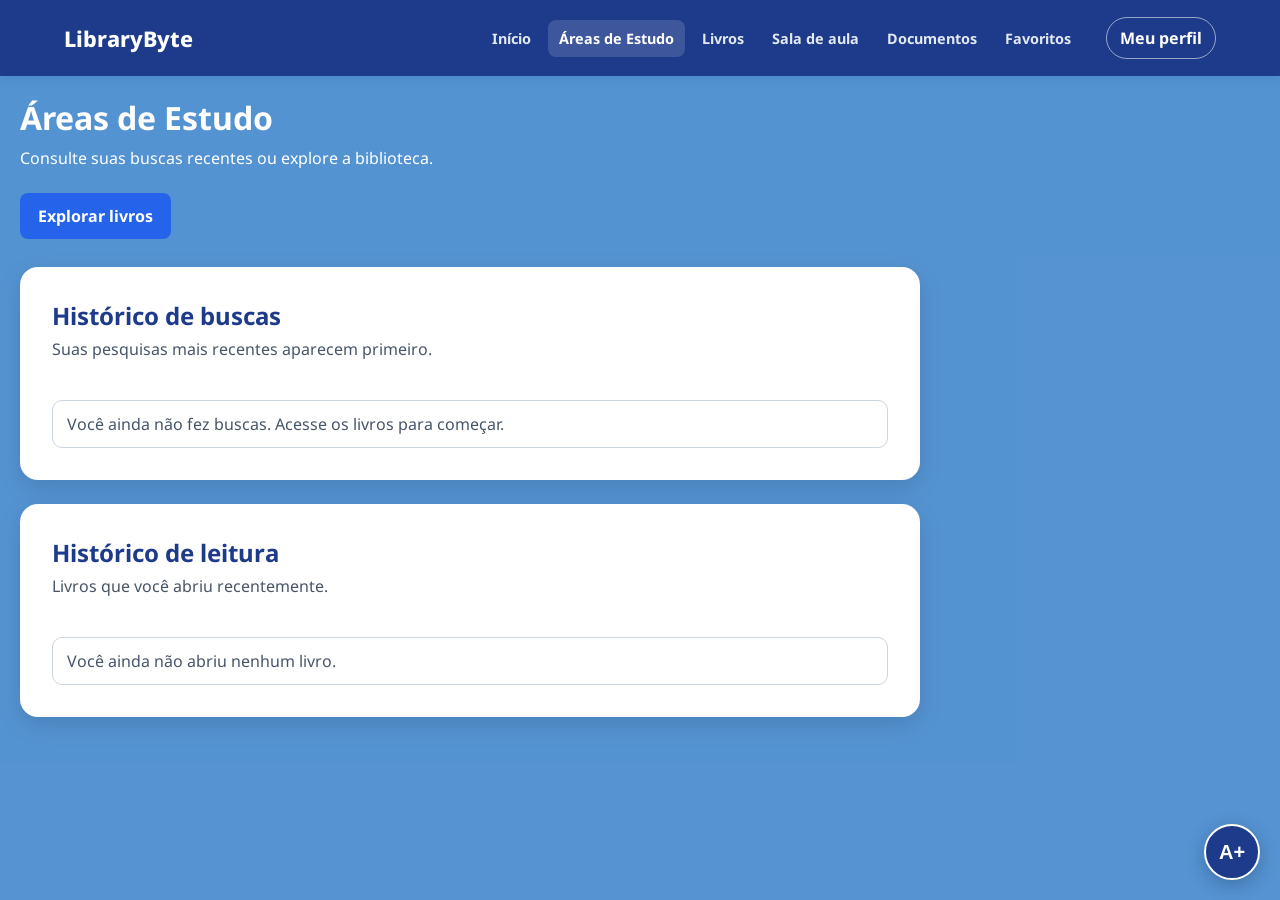
==== librarybyte/pages/area_estudo.html @ 08f89102 "Add files via upload" ====
<!DOCTYPE html>
<html lang="pt-BR">
<head>
  <meta charset="UTF-8" />
  <meta name="viewport" content="width=device-width, initial-scale=1.0" />
  <title>LibraryByte - Áreas de Estudo</title>

  <link rel="preconnect" href="https://fonts.googleapis.com" />
  <link rel="preconnect" href="https://fonts.gstatic.com" crossorigin />
  <link href="https://fonts.googleapis.com/css2?family=Noto+Sans:wght@300;400;700;800&display=swap" rel="stylesheet" />

  <link rel="stylesheet" href="../css/base.css" />
  <link rel="stylesheet" href="../css/dashboard.css" />
  <link rel="stylesheet" href="../css/area_estudo.css" />
</head>
<body>
  <header class="site-header">
    <a class="site-brand" href="dashboard.html">LibraryByte</a>
    <nav class="site-navigation" aria-label="Navegação principal">
      <a href="dashboard.html">Início</a>
      <a href="area_estudo.html" aria-current="page">Áreas de Estudo</a>
      <a href="area_livros.html">Livros</a>
      <a href="sala_aula.html">Sala de aula</a>
      <a href="dashboard.html">Documentos</a>
      <a href="favoritos.html">Favoritos</a>
    </nav>
  </header>

  <main class="content study-content">
      <header class="study-heading">
        <h1>Áreas de Estudo</h1>
        <p>Consulte suas buscas recentes ou explore a biblioteca.</p>
        <a class="welcome-link" href="area_livros.html">Explorar livros</a>
      </header>

      <section class="study-history" aria-labelledby="history-title">
        <div class="history-heading">
          <div>
            <h2 id="history-title">Histórico de buscas</h2>
            <p>Suas pesquisas mais recentes aparecem primeiro.</p>
          </div>
          <button id="limpar-historico" class="history-clear" type="button" hidden>
            Limpar histórico
          </button>
        </div>
        <ul id="historico-lista" class="history-list" aria-live="polite"></ul>
      </section>

      <section class="study-history reading-history" aria-labelledby="reading-history-title">
        <div class="history-heading">
          <div>
            <h2 id="reading-history-title">Histórico de leitura</h2>
            <p>Livros que você abriu recentemente.</p>
          </div>
          <button id="limpar-historico-leitura" class="history-clear" type="button" hidden>
            Limpar histórico
          </button>
        </div>
        <ul id="historico-leitura-lista" class="history-list" aria-live="polite"></ul>
      </section>
  </main>

  <div id="acesso">
    <button id="abrir" type="button" aria-expanded="false" aria-controls="painel"
      aria-label="Abrir painel de acessibilidade">A+</button>

    <section id="painel" role="dialog" aria-labelledby="titulo" hidden>
      <h2 id="titulo">Acessibilidade</h2>
      <div role="group" aria-label="Tamanho do texto">
        <span>Tamanho do texto</span>
        <button type="button" data-acao="fonte-menos" aria-label="Diminuir texto">A−</button>
        <button type="button" data-acao="fonte-mais" aria-label="Aumentar texto">A+</button>
      </div>
      <div role="group" aria-label="Opções visuais">
        <button type="button" data-toggle="alto-contraste" aria-pressed="false">Alto contraste</button>
        <button type="button" data-toggle="escala-cinza" aria-pressed="false">Tons de cinza</button>
        <button type="button" data-toggle="fonte-legivel" aria-pressed="false">Fonte legível</button>
        <button type="button" data-toggle="destacar-links" aria-pressed="false">Destacar links</button>
        <button type="button" data-toggle="espacamento" aria-pressed="false">Mais espaçamento</button>
        <button type="button" data-acao="daltonismo" aria-pressed="false">Modo daltônico: desligado</button>
      </div>
      <button type="button" class="a11y-reset" data-acao="reset" aria-live="polite">Restaurar padrão</button>
    </section>

    <svg aria-hidden="true" focusable="false">
      <defs>
        <filter id="filtro-protanopia">
          <feColorMatrix type="matrix" values="0.567 0.433 0 0 0 0.558 0.442 0 0 0 0 0.242 0.758 0 0 0 0 0 1 0"/>
        </filter>
        <filter id="filtro-deuteranopia">
          <feColorMatrix type="matrix" values="0.625 0.375 0 0 0 0.7 0.3 0 0 0 0 0.3 0.7 0 0 0 0 0 1 0"/>
        </filter>
        <filter id="filtro-tritanopia">
          <feColorMatrix type="matrix" values="0.95 0.05 0 0 0 0 0.433 0.567 0 0 0 0.475 0.525 0 0 0 0 0 1 0"/>
        </filter>
      </defs>
    </svg>
  </div>

  <script src="../js/api.js"></script>
  <script src="../js/auth.js"></script>
  <script src="../js/site-navigation.js"></script>
  <script src="../js/livros-data.js"></script>
  <script src="../js/area_estudo-page.js"></script>
  <script src="../js/acessibilidade.js"></script>
</body>
</html>
---- librarybyte/css/base.css ----
:root {
  /* cores */
  --azul-escuro: #1e3a8a;
  --azul: #2563eb;
  --azul-hover: #1e40af;
  --azul-claro: #4691e8;
  --fundo-conteudo: #1d70c3c0;
  --branco: #ffffff;
  --cinza-borda: #cbd5e1;
  --cinza-texto: #94a3b8;


  --fonte: 'Noto Sans', Arial, sans-serif;
}

*,
*::before,
*::after {
  box-sizing: border-box;
}

body {
  margin: 0;
  font-family: var(--fonte);
}

#acesso {
  position: fixed;
  z-index: 10;
  right: 20px;
  bottom: 20px;
}

#abrir {
  width: 56px;
  height: 56px;
  border: 2px solid var(--branco);
  border-radius: 50%;
  background: var(--azul-escuro);
  color: var(--branco);
  cursor: pointer;
  font-size: 20px;
  font-weight: 700;
  box-shadow: 0 5px 18px rgb(3 25 38 / 25%);
}

#painel:not([hidden]) {
  position: absolute;
  right: 0;
  bottom: calc(100% + 12px);
  width: min(90vw, 360px);
  max-height: min(70vh, 520px);
  overflow-y: auto;
  padding: 20px;
  border: 1px solid var(--azul);
  border-radius: 16px;
  background: var(--branco);
  box-shadow: 0 12px 36px rgb(3 25 38 / 20%);
}

#painel[hidden] {
  display: none;
}

#painel h2 {
  margin: 0 0 16px;
}

#painel [role="group"] {
  display: flex;
  flex-wrap: wrap;
  gap: 8px;
  margin-bottom: 12px;
}

#painel [role="group"] span {
  flex-basis: 100%;
  font-weight: 700;
}

#painel button {
  padding: 7px 10px;
  border: 1px solid var(--azul-escuro);
  border-radius: 8px;
  background: var(--branco);
  color: var(--azul-escuro);
  cursor: pointer;
  font: inherit;
}

#abrir:focus-visible,
#painel button:focus-visible {
  outline: 3px solid var(--azul-claro);
  outline-offset: 3px;
}

#painel button:hover {
  background: var(--azul-claro);
}

#painel .a11y-reset {
  margin-top: 4px;
  background: var(--azul-escuro);
  color: var(--branco);
}

#acesso svg {
  position: absolute;
  width: 0;
  height: 0;
  overflow: hidden;
  pointer-events: none;
}

html.alto-contraste body,
html.alto-contraste header,
html.alto-contraste footer,
html.alto-contraste .conceito,
html.alto-contraste .principio,
html.alto-contraste .estatistica,
html.alto-contraste .container,
html.alto-contraste .sidebar,
html.alto-contraste .content,
html.alto-contraste .book-card,
html.alto-contraste .livro-detalhe,
html.alto-contraste .card-login,
html.alto-contraste #painel,
html.alto-contraste button,
html.alto-contraste input,
html.alto-contraste select {
  background: #000;
  color: #fff;
  border: 1px solid #fff;
}

html.alto-contraste a,
html.alto-contraste .estatistica strong,
html.alto-contraste .principio h3,
html.alto-contraste .destaque-chamada {
  color: #ffff00;
}

html.escala-cinza {
  filter: grayscale(100%);
}

html.fonte-legivel body,
html.fonte-legivel button {
  font-family: Verdana, Arial, sans-serif;
  letter-spacing: 0.03em;
}

html.destacar-links a {
  text-decoration: underline;
  text-decoration-thickness: 3px;
  background: #ffff99;
  color: #000;
}

html.espacamento body {
  line-height: 1.9;
  letter-spacing: 0.05em;
  word-spacing: 0.15em;
}

html.dalt-protanopia {
  filter: url(#filtro-protanopia);
}

html.dalt-deuteranopia {
  filter: url(#filtro-deuteranopia);
}

html.dalt-tritanopia {
  filter: url(#filtro-tritanopia);
}
---- librarybyte/css/dashboard.css ----
.site-header {
  display: flex;
  min-height: 76px;
  align-items: center;
  justify-content: flex-start;
  gap: 24px;
  padding: 14px clamp(20px, 5vw, 64px);
  background: var(--azul-escuro);
  color: var(--branco);
  box-shadow: 0 3px 12px rgb(15 23 42 / 18%);
}

.site-brand {
  flex: 0 0 auto;
  color: var(--branco);
  font-size: 1.35rem;
  font-weight: 800;
  text-decoration: none;
}

.site-navigation {
  display: flex;
  flex: 1 1 auto;
  align-items: center;
  justify-content: flex-end;
  gap: 6px;
  flex-wrap: wrap;
}

.site-navigation a {
  padding: 9px 11px;
  border-radius: 8px;
  color: #e2e8f0;
  font-size: 0.9rem;
  font-weight: 700;
  text-decoration: none;
  transition: background 0.2s ease, color 0.2s ease;
}

.site-navigation a:hover,
.site-navigation a[aria-current="page"] {
  background: rgb(255 255 255 / 14%);
  color: var(--branco);
}

.site-navigation a:focus-visible,
.site-brand:focus-visible {
  outline: 3px solid #93c5fd;
  outline-offset: 3px;
}

.profile-menu {
  position: relative;
  flex: 0 0 auto;
}

.profile-button {
  max-width: 220px;
  padding: 9px 13px;
  overflow: hidden;
  border: 1px solid rgb(255 255 255 / 55%);
  border-radius: 999px;
  background: transparent;
  color: var(--branco);
  font: inherit;
  font-weight: 700;
  text-overflow: ellipsis;
  white-space: nowrap;
  cursor: pointer;
}

.profile-button:hover,
.profile-button[aria-expanded="true"] {
  background: rgb(255 255 255 / 14%);
}

.profile-button:focus-visible,
.profile-panel a:focus-visible {
  outline: 3px solid #93c5fd;
  outline-offset: 3px;
}

.profile-panel {
  position: absolute;
  z-index: 20;
  top: calc(100% + 10px);
  right: 0;
  width: min(250px, 85vw);
  padding: 16px;
  border-radius: 12px;
  background: var(--branco);
  color: #172554;
  box-shadow: 0 8px 24px rgb(0 0 0 / 20%);
}

.profile-panel[hidden] {
  display: none;
}

.profile-panel p {
  margin: 0 0 6px;
  overflow-wrap: anywhere;
}

.profile-identity {
  color: var(--azul-escuro);
  font-weight: 800;
}

.profile-role {
  margin-bottom: 14px !important;
  color: #475569;
  font-size: 0.9rem;
}

.profile-panel a {
  display: block;
  padding-top: 10px;
  border-top: 1px solid var(--cinza-borda);
  color: var(--azul-escuro);
  font-weight: 700;
  text-decoration: none;
}

.content {
  min-height: calc(100vh - 76px);
  padding: 20px;
  background: var(--fundo-conteudo);
  overflow-y: auto;
}

@media (max-width: 760px) {
  .site-header {
    align-items: flex-start;
    flex-direction: column;
    gap: 10px;
  }

  .site-navigation {
    flex: 0 0 auto;
    justify-content: flex-start;
    margin: 0 -8px;
  }

  .profile-menu {
    align-self: flex-end;
  }

  .content {
    min-height: calc(100vh - 120px);
  }
}

.welcome-card {
  max-width: 760px;
  margin: 8vh auto;
  padding: clamp(24px, 5vw, 48px);
  border-radius: 20px;
  background: var(--branco);
  box-shadow: 0 8px 24px rgba(0, 0, 0, 0.12);
}

.welcome-card h1 {
  margin-top: 0;
  color: var(--azul-escuro);
}

.welcome-card p {
  line-height: 1.7;
}

.welcome-link {
  display: inline-block;
  margin-top: 12px;
  padding: 12px 18px;
  border-radius: 8px;
  background: var(--azul);
  color: var(--branco);
  font-weight: 700;
  text-decoration: none;
}

.welcome-link:hover {
  background: var(--azul-escuro);
}

.topbar {
  position: relative;
}

.topbar input {
  width: 100%;
  padding: 12px;
  border-radius: 8px;
  border: 1px solid #212028;
}

.suggestions {
  position: absolute;
  top: 100%;
  left: 0;
  right: 0;
  z-index: 10;
  background: var(--branco);
  border-radius: 0 0 8px 8px;
  box-shadow: 0 5px 15px rgba(0, 0, 0, 0.15);
}

.suggestions p {
  margin: 0;
  padding: 10px 12px;
  cursor: pointer;
}

.suggestions p:hover {
  background: #e2e8f0;
}

.filters {
  margin: 20px 0;
  display: flex;
  gap: 10px;
  flex-wrap: wrap;
}

.filters select,
.filters input {
  padding: 10px;
  border-radius: 8px;
  border: 1px solid #0a0922;
}

.resultado-livros {
  margin: 0 0 12px;
  color: var(--azul-escuro);
  font-weight: 700;
}

.books {
  display: grid;
  grid-template-columns: repeat(auto-fill, minmax(200px, 1fr));
  gap: 20px;
}

.book-card {
  background: var(--azul-hover);
  color: var(--branco);
  padding: 15px;
  border-radius: 20px;
  box-shadow: 0 5px 15px rgba(0, 0, 0, 0.1);
}

.book-card h3 {
  margin: 0 0 10px;
}

.book-card .book-category {
  display: inline-block;
  margin: 0 0 10px;
  padding: 4px 8px;
  border-radius: 999px;
  background: var(--branco);
  color: var(--azul-escuro);
  font-size: 0.8rem;
  font-weight: 700;
}

.book-card p {
  overflow-wrap: anywhere;
}

.book-card .book-summary {
  display: -webkit-box;
  overflow: hidden;
  -webkit-box-orient: vertical;
  line-clamp: 3;
  -webkit-line-clamp: 3;
}

.book-card button {
  background: var(--azul);
  color: var(--branco);
  border: none;
  padding: 8px;
  border-radius: 6px;
  cursor: pointer;
}

.book-card button:hover {
  background: var(--azul-escuro);
}

.sem-livros {
  grid-column: 1 / -1;
  color: var(--azul-escuro);
  font-weight: 700;
}

/* histórico */
.historico {
  margin-top: 30px;
}
---- librarybyte/css/area_estudo.css ----
.study-content {
  min-width: 0;
}

.study-heading {
  margin-bottom: 28px;
  color: var(--branco);
}

.study-heading h1 {
  margin: 0 0 8px;
}

.study-heading p {
  margin: 0 0 12px;
}

.study-history {
  max-width: 900px;
  padding: clamp(20px, 4vw, 32px);
  border-radius: 18px;
  background: var(--branco);
  box-shadow: 0 8px 24px rgba(0, 0, 0, 0.12);
}

.reading-history {
  margin-top: 24px;
}

.history-heading {
  display: flex;
  align-items: flex-start;
  justify-content: space-between;
  gap: 16px;
}

.history-heading h2 {
  margin: 0 0 6px;
  color: var(--azul-escuro);
}

.history-heading p {
  margin: 0;
  color: #475569;
}

.history-list {
  display: grid;
  gap: 10px;
  margin: 20px 0 0;
  padding: 0;
  list-style: none;
}

.history-list li {
  display: flex;
  align-items: center;
  justify-content: space-between;
  gap: 16px;
  padding: 12px 14px;
  border: 1px solid var(--cinza-borda);
  border-radius: 10px;
}

.history-search {
  color: var(--azul-escuro);
  font-weight: 700;
  overflow-wrap: anywhere;
}

.history-book {
  display: grid;
  gap: 4px;
  min-width: 0;
}

.history-date {
  color: #475569;
  font-size: 0.9rem;
}

.history-open,
.history-clear {
  flex: 0 0 auto;
  padding: 8px 12px;
  border: 0;
  border-radius: 8px;
  background: var(--azul);
  color: var(--branco);
  font: inherit;
  font-weight: 700;
  text-decoration: none;
  cursor: pointer;
}

.history-open:hover,
.history-clear:hover {
  background: var(--azul-escuro);
}

.history-empty {
  margin: 20px 0 0;
  color: #475569;
}

@media (max-width: 700px) {
  .container {
    height: auto;
    min-height: 100vh;
    flex-direction: column;
  }

  .sidebar {
    width: 100%;
  }

  .sidebar h2 {
    margin: 0 0 12px;
  }

  .sidebar ul {
    display: flex;
    flex-wrap: wrap;
    gap: 8px 16px;
    margin: 0;
  }

  .sidebar li {
    margin: 4px 0;
  }

  .study-content {
    overflow: visible;
  }
}

@media (max-width: 480px) {
  .history-heading,
  .history-list li {
    align-items: stretch;
    flex-direction: column;
  }
}
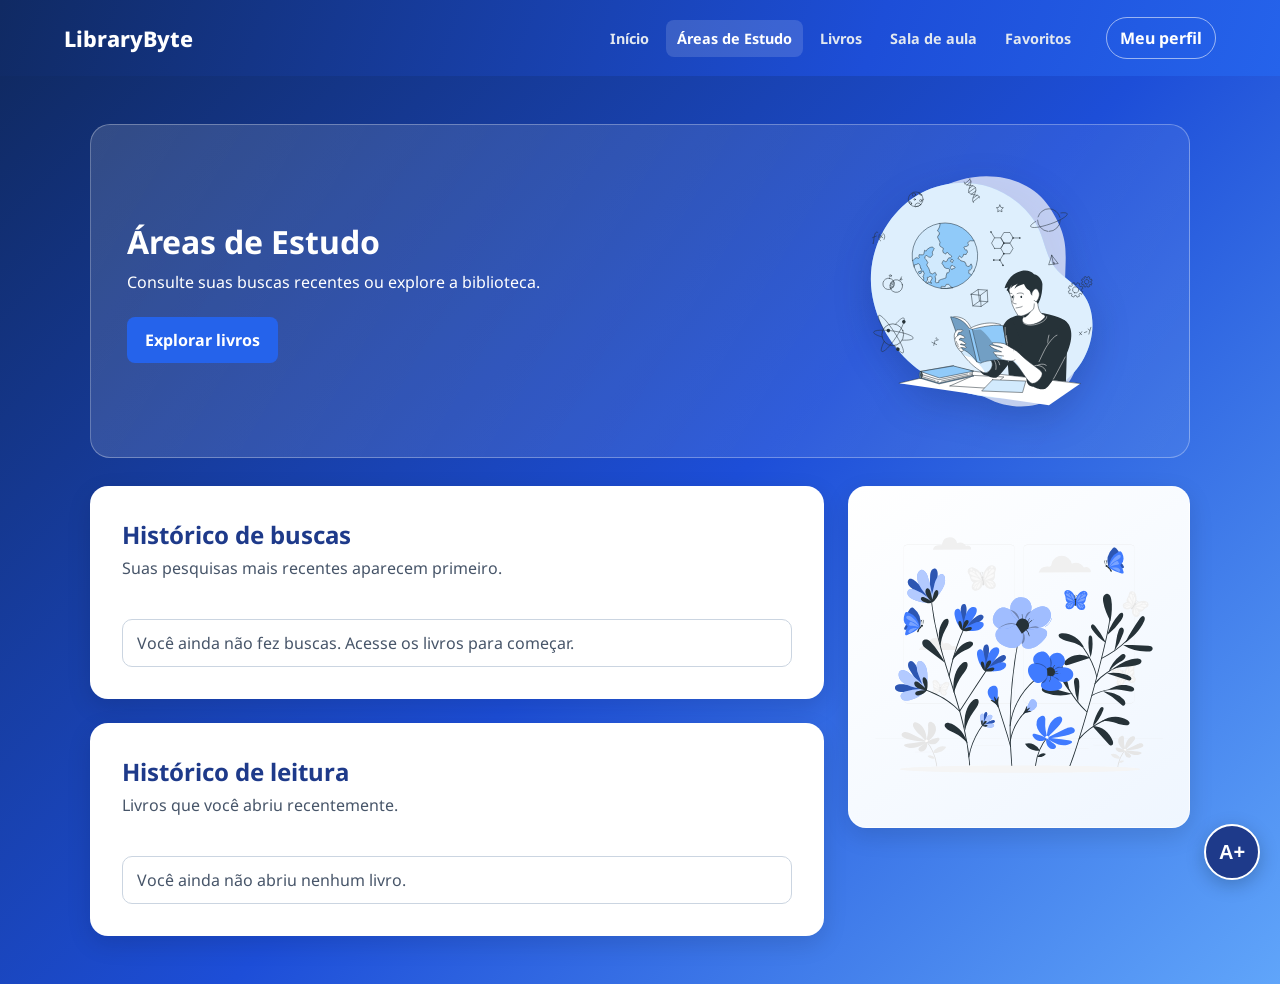
==== commit 44dfe1fc: "Add files via upload" ====
--- a/librarybyte/pages/area_estudo.html
+++ b/librarybyte/pages/area_estudo.html
@@ -21,43 +21,54 @@
       <a href="area_estudo.html" aria-current="page">Áreas de Estudo</a>
       <a href="area_livros.html">Livros</a>
       <a href="sala_aula.html">Sala de aula</a>
-      <a href="dashboard.html">Documentos</a>
       <a href="favoritos.html">Favoritos</a>
     </nav>
   </header>
 
   <main class="content study-content">
       <header class="study-heading">
-        <h1>Áreas de Estudo</h1>
-        <p>Consulte suas buscas recentes ou explore a biblioteca.</p>
-        <a class="welcome-link" href="area_livros.html">Explorar livros</a>
+        <div class="study-heading-copy">
+          <h1>Áreas de Estudo</h1>
+          <p>Consulte suas buscas recentes ou explore a biblioteca.</p>
+          <a class="welcome-link" href="area_livros.html">Explorar livros</a>
+        </div>
+        <img class="study-illustration" src="../assets/img/livro3.svg"
+          alt="Ilustração de uma pessoa lendo em uma biblioteca" />
       </header>
 
-      <section class="study-history" aria-labelledby="history-title">
-        <div class="history-heading">
-          <div>
-            <h2 id="history-title">Histórico de buscas</h2>
-            <p>Suas pesquisas mais recentes aparecem primeiro.</p>
-          </div>
-          <button id="limpar-historico" class="history-clear" type="button" hidden>
-            Limpar histórico
-          </button>
+      <div class="study-history-layout">
+        <div class="study-history-stack">
+          <section class="study-history" aria-labelledby="history-title">
+            <div class="history-heading">
+              <div>
+                <h2 id="history-title">Histórico de buscas</h2>
+                <p>Suas pesquisas mais recentes aparecem primeiro.</p>
+              </div>
+              <button id="limpar-historico" class="history-clear" type="button" hidden>
+                Limpar histórico
+              </button>
+            </div>
+            <ul id="historico-lista" class="history-list" aria-live="polite"></ul>
+          </section>
+
+          <section class="study-history reading-history" aria-labelledby="reading-history-title">
+            <div class="history-heading">
+              <div>
+                <h2 id="reading-history-title">Histórico de leitura</h2>
+                <p>Livros que você abriu recentemente.</p>
+              </div>
+              <button id="limpar-historico-leitura" class="history-clear" type="button" hidden>
+                Limpar histórico
+              </button>
+            </div>
+            <ul id="historico-leitura-lista" class="history-list" aria-live="polite"></ul>
+          </section>
         </div>
-        <ul id="historico-lista" class="history-list" aria-live="polite"></ul>
-      </section>
 
-      <section class="study-history reading-history" aria-labelledby="reading-history-title">
-        <div class="history-heading">
-          <div>
-            <h2 id="reading-history-title">Histórico de leitura</h2>
-            <p>Livros que você abriu recentemente.</p>
-          </div>
-          <button id="limpar-historico-leitura" class="history-clear" type="button" hidden>
-            Limpar histórico
-          </button>
-        </div>
-        <ul id="historico-leitura-lista" class="history-list" aria-live="polite"></ul>
-      </section>
+        <aside class="study-visual-card" aria-label="Ilustração de flores">
+          <img class="study-flower" src="../assets/img/flower.svg" alt="Ilustração de flores" />
+        </aside>
+      </div>
   </main>
 
   <div id="acesso">
--- a/librarybyte/css/base.css
+++ b/librarybyte/css/base.css
@@ -4,7 +4,7 @@
   --azul: #2563eb;
   --azul-hover: #1e40af;
   --azul-claro: #4691e8;
-  --fundo-conteudo: #1d70c3c0;
+  --fundo-conteudo: linear-gradient(135deg, #102a63 0%, #1d4ed8 52%, #60a5fa 100%);
   --branco: #ffffff;
   --cinza-borda: #cbd5e1;
   --cinza-texto: #94a3b8;
@@ -22,6 +22,7 @@
 body {
   margin: 0;
   font-family: var(--fonte);
+  background: var(--fundo-conteudo);
 }
 
 #acesso {
--- a/librarybyte/css/dashboard.css
+++ b/librarybyte/css/dashboard.css
@@ -6,7 +6,7 @@
   justify-content: flex-start;
   gap: 24px;
   padding: 14px clamp(20px, 5vw, 64px);
-  background: var(--azul-escuro);
+  background: linear-gradient(110deg, #102a63, #1d4ed8 68%, #2563eb);
   color: var(--branco);
   box-shadow: 0 3px 12px rgb(15 23 42 / 18%);
 }
@@ -125,9 +125,44 @@
 
 .content {
   min-height: calc(100vh - 76px);
-  padding: 20px;
+  padding: clamp(20px, 4vw, 48px);
   background: var(--fundo-conteudo);
   overflow-y: auto;
+}
+
+body.home-page {
+  display: flex;
+  min-height: 100vh;
+  flex-direction: column;
+}
+
+body.home-page .content {
+  flex: 1;
+  min-height: 0;
+}
+
+.home-footer {
+  display: flex;
+  align-items: flex-end;
+  justify-content: center;
+  padding: 8px 20px 0;
+  overflow: hidden;
+}
+
+.flower-path {
+  display: flex;
+  width: min(100%, 1200px);
+  align-items: flex-end;
+  justify-content: space-between;
+  gap: 0;
+}
+
+.flower-path img {
+  display: block;
+  width: clamp(30px, 9vw, 110px);
+  max-height: 110px;
+  object-fit: contain;
+  transform: translateY(8%);
 }
 
 @media (max-width: 760px) {
@@ -153,12 +188,17 @@
 }
 
 .welcome-card {
-  max-width: 760px;
-  margin: 8vh auto;
+  display: grid;
+  grid-template-columns: minmax(0, 1.2fr) minmax(240px, 0.8fr);
+  align-items: center;
+  gap: clamp(20px, 4vw, 48px);
+  max-width: 1120px;
+  margin: clamp(24px, 7vh, 80px) auto;
   padding: clamp(24px, 5vw, 48px);
+  border: 1px solid rgb(255 255 255 / 65%);
   border-radius: 20px;
-  background: var(--branco);
-  box-shadow: 0 8px 24px rgba(0, 0, 0, 0.12);
+  background: linear-gradient(135deg, #fff 0%, #f8fbff 60%, #dbeafe 100%);
+  box-shadow: 0 18px 45px rgb(7 28 76 / 24%);
 }
 
 .welcome-card h1 {
@@ -167,7 +207,25 @@
 }
 
 .welcome-card p {
+  max-width: 58ch;
+  color: #475569;
   line-height: 1.7;
+}
+
+.welcome-illustration {
+  display: grid;
+  min-height: 280px;
+  place-items: center;
+  border-radius: 18px;
+  background: radial-gradient(circle at center, #fff 0%, #dbeafe 66%, #bfdbfe 100%);
+}
+
+.welcome-illustration img {
+  display: block;
+  width: min(100%, 390px);
+  max-height: 340px;
+  object-fit: contain;
+  filter: drop-shadow(0 14px 18px rgb(15 23 42 / 15%));
 }
 
 .welcome-link {
@@ -179,10 +237,34 @@
   color: var(--branco);
   font-weight: 700;
   text-decoration: none;
+  transition: background 180ms ease, transform 180ms ease, box-shadow 180ms ease;
 }
 
 .welcome-link:hover {
   background: var(--azul-escuro);
+  transform: translateY(-2px);
+  box-shadow: 0 8px 18px rgb(30 58 138 / 22%);
+}
+
+@media (max-width: 700px) {
+  .welcome-card {
+    grid-template-columns: 1fr;
+  }
+
+  .welcome-illustration {
+    min-height: 220px;
+  }
+
+  .welcome-illustration img {
+    max-height: 280px;
+  }
+
+}
+
+@media (prefers-reduced-motion: reduce) {
+  .welcome-link {
+    transition: none;
+  }
 }
 
 .topbar {
--- a/librarybyte/css/area_estudo.css
+++ b/librarybyte/css/area_estudo.css
@@ -4,6 +4,17 @@
 
 .study-heading {
   margin-bottom: 28px;
+  display: grid;
+  grid-template-columns: minmax(0, 1fr) minmax(200px, 0.55fr);
+  align-items: center;
+  gap: clamp(20px, 4vw, 48px);
+  max-width: 1100px;
+  min-height: 240px;
+  margin: 0 auto 28px;
+  padding: clamp(20px, 4vw, 36px);
+  border: 1px solid rgb(255 255 255 / 30%);
+  border-radius: 20px;
+  background: linear-gradient(120deg, rgb(255 255 255 / 14%), rgb(255 255 255 / 6%));
   color: var(--branco);
 }
 
@@ -15,8 +26,31 @@
   margin: 0 0 12px;
 }
 
+.study-history-layout {
+  display: grid;
+  grid-template-columns: minmax(0, 1.5fr) minmax(240px, 0.7fr);
+  align-items: start;
+  gap: 24px;
+  max-width: 1100px;
+  margin: 0 auto;
+}
+
+.study-history-stack {
+  display: grid;
+  min-width: 0;
+  gap: 24px;
+}
+
+.study-illustration {
+  display: block;
+  width: 100%;
+  max-height: 260px;
+  object-fit: contain;
+  filter: drop-shadow(0 12px 18px rgb(7 28 76 / 22%));
+}
+
 .study-history {
-  max-width: 900px;
+  min-width: 0;
   padding: clamp(20px, 4vw, 32px);
   border-radius: 18px;
   background: var(--branco);
@@ -24,7 +58,35 @@
 }
 
 .reading-history {
-  margin-top: 24px;
+  margin-top: 0;
+}
+
+.study-visual-card {
+  min-width: 0;
+  padding: clamp(18px, 3vw, 26px);
+  border: 1px solid rgb(255 255 255 / 55%);
+  border-radius: 18px;
+  background: linear-gradient(145deg, #fff, #eff6ff);
+  box-shadow: 0 8px 24px rgb(0 0 0 / 12%);
+}
+
+.study-visual-card h2 {
+  margin: 0 0 6px;
+  color: var(--azul-escuro);
+}
+
+.study-visual-card p {
+  margin: 0 0 16px;
+  color: #475569;
+  line-height: 1.5;
+}
+
+.study-flower {
+  display: block;
+  width: 100%;
+  max-height: 360px;
+  border-radius: 12px;
+  object-fit: contain;
 }
 
 .history-heading {
@@ -104,6 +166,22 @@
 }
 
 @media (max-width: 700px) {
+  .study-history-layout {
+    grid-template-columns: 1fr;
+  }
+
+  .study-visual-card {
+    max-width: 560px;
+  }
+
+  .study-heading {
+    grid-template-columns: 1fr;
+  }
+
+  .study-illustration {
+    max-height: 220px;
+  }
+
   .container {
     height: auto;
     min-height: 100vh;
